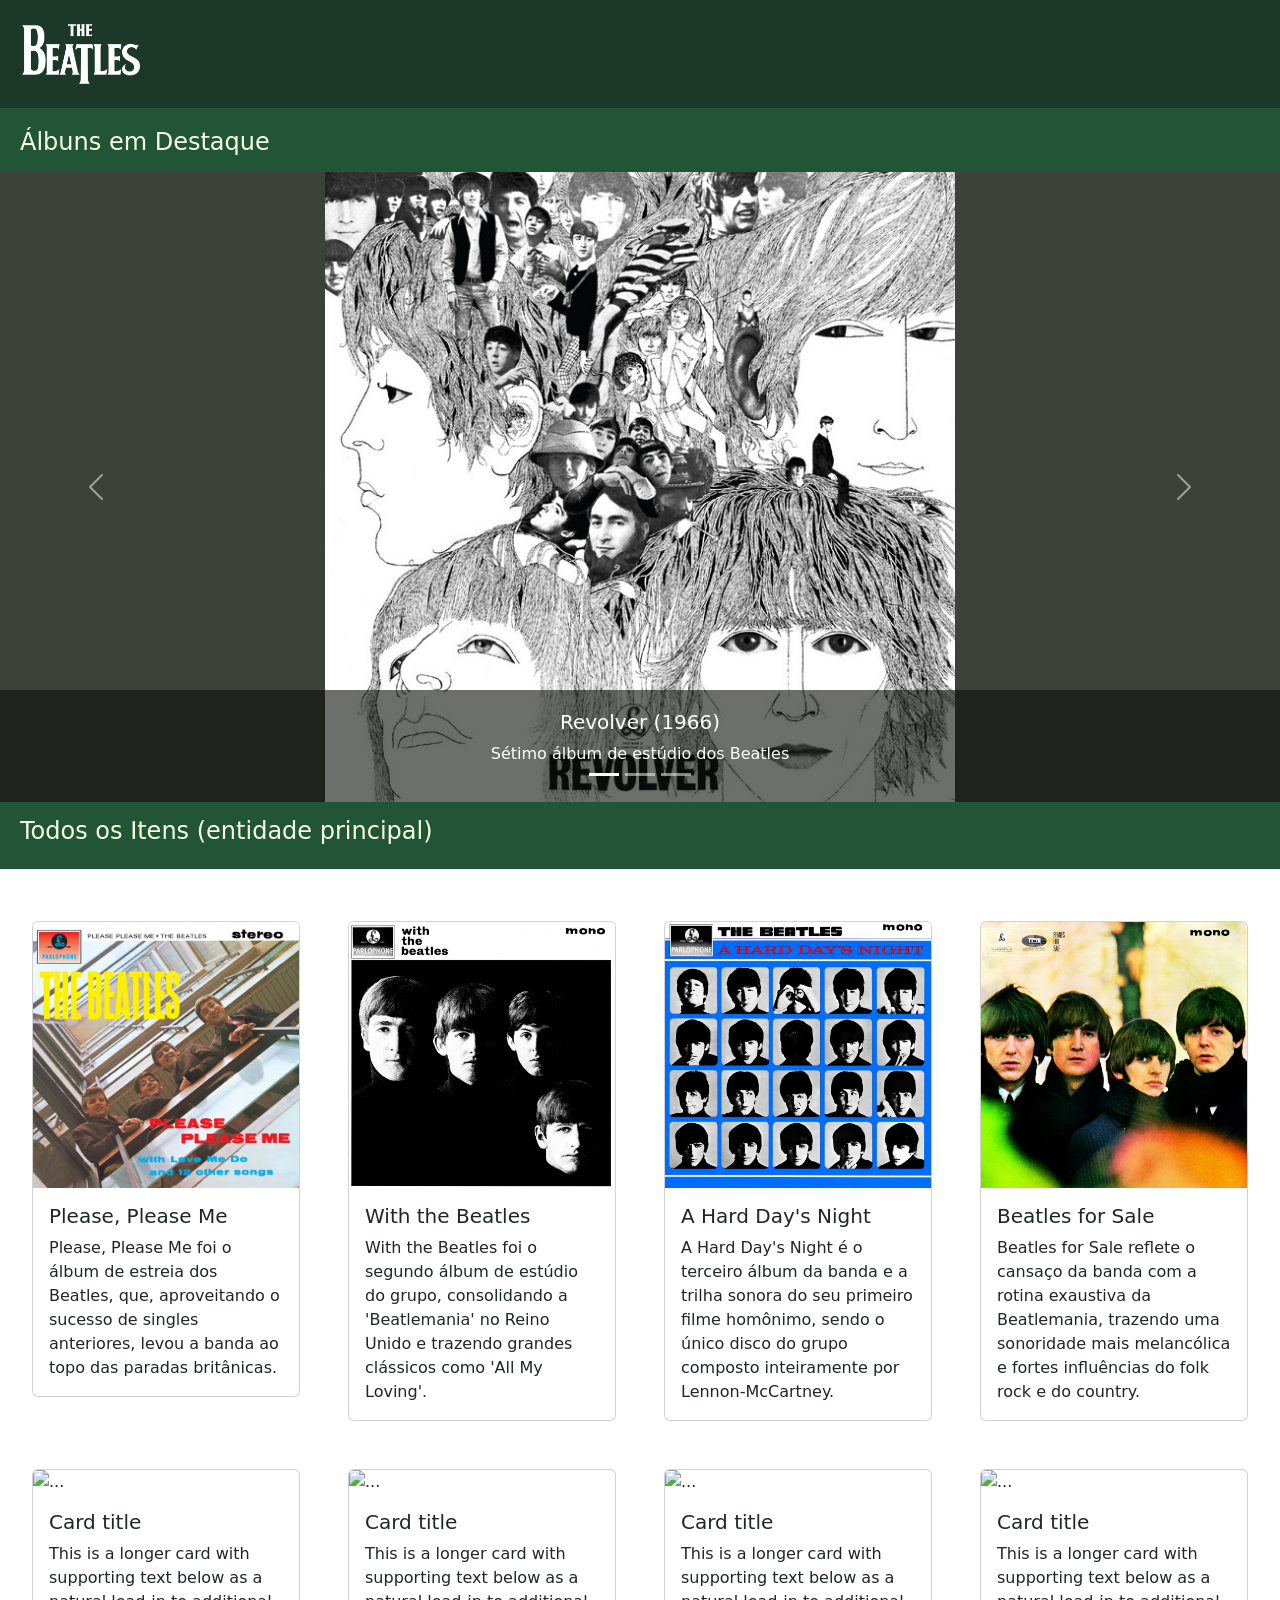
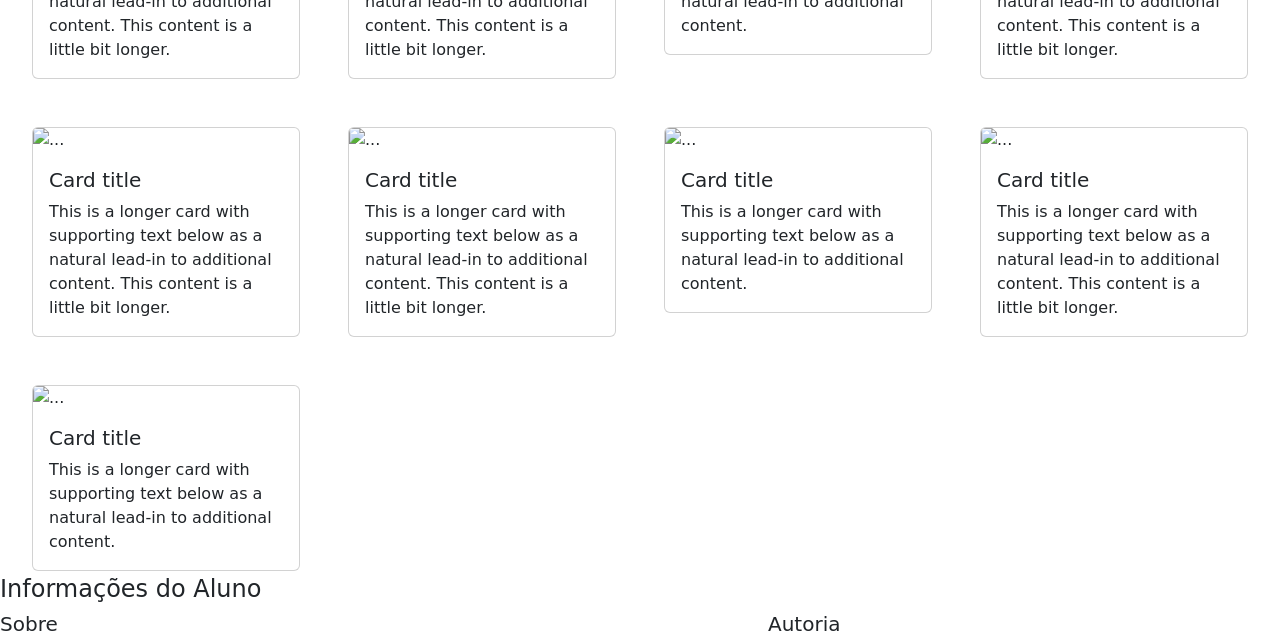
==== index.html @ 7878f372 "Criação da homepage" ====
<!DOCTYPE html>
<html lang="en">
<head>
    <meta charset="UTF-8">
    <meta name="viewport" content="width=device-width, initial-scale=1.0">
    <title>Beatles Albums</title>
    <link rel="stylesheet" href="assets/css/style.css">
    <link href="https://cdn.jsdelivr.net/npm/bootstrap@5.3.8/dist/css/bootstrap.min.css" rel="stylesheet" integrity="sha384-sRIl4kxILFvY47J16cr9ZwB07vP4J8+LH7qKQnuqkuIAvNWLzeN8tE5YBujZqJLB" crossorigin="anonymous">

</head>
<body class="w-100" onload="preencheCards()">
    <header class="w-100">
        <div id="logo">
            <img src="assets/img/Beatles logo.png" alt="">
        </div>
    </header>
    <main class="w-100">
        <div id="topo">
            <h4 class="m-0">Álbuns em Destaque</h4>
        </div>
        <div id="carrosselAlbuns" class="carousel slide" data-bs-ride="carousel">
            <div class="carousel-indicators">
                <button type="button" data-bs-target="#carrosselAlbuns" data-bs-slide-to="0" class="active" aria-current="true" aria-label="Slide 1"></button>
                <button type="button" data-bs-target="#carrosselAlbuns" data-bs-slide-to="1" aria-label="Slide 2"></button>
                <button type="button" data-bs-target="#carrosselAlbuns" data-bs-slide-to="2" aria-label="Slide 3"></button>
            </div>
            <div class="carousel-inner">
                <div class="carousel-item active">
                    <div class="d-flex justify-content-center" style="background-color: rgb(61, 65, 55); height: 70vh;">
                        <img src="assets/img/revolver cover.jpg" class="d-block w-auto" alt="capa_revolver">
                    </div>
                    <div class="carousel-caption d-none d-md-block start-0 bottom-0 w-100" style="background-color: rgba(10, 18, 12, 0.6);">
                        <h5>Revolver (1966)</h5>
                        <p>Sétimo álbum de estúdio dos Beatles</p>
                    </div>
                </div>
                <div class="carousel-item">
                    <div class="d-flex justify-content-center" style="background-color: rgb(61, 65, 55); height: 70vh;">
                        <img src="assets/img/abbey road cover.jpg" class="d-block w-auto" alt="capa_revolver">
                    </div>
                    <div class="carousel-caption d-none d-md-block start-0 bottom-0 w-100" style="background-color: rgba(10, 18, 12, 0.6);">
                        <h5>Abbey Road (1969)</h5>
                        <p>Penúltimo álbum de estúdio dos Beatles</p>
                    </div>
                </div>
                <div class="carousel-item">
                    <div class="d-flex justify-content-center" style="background-color: rgb(61, 65, 55); height: 70vh;">
                        <img src="assets/img/help cover.jpg" class="d-block w-auto" alt="capa_revolver">
                    </div>
                    <div class="carousel-caption d-none d-md-block start-0 bottom-0 w-100" style="background-color: rgba(10, 18, 12, 0.6);">
                        <h5>Help (1965)</h5>
                        <p>Quinto álbum de estúdio dos Beatles</p>
                    </div>
                </div>
            </div>
            <button class="carousel-control-prev" type="button" data-bs-target="#carrosselAlbuns" data-bs-slide="prev">
                <span class="carousel-control-prev-icon" aria-hidden="true"></span>
                <span class="visually-hidden">Previous</span>
            </button>
            <button class="carousel-control-next" type="button" data-bs-target="#carrosselAlbuns" data-bs-slide="next">
                <span class="carousel-control-next-icon" aria-hidden="true"></span>
                <span class="visually-hidden">Next</span>
            </button>
        </div>
        <div id="tituloMeio">
            <h4>Todos os Itens (entidade principal)</h4>
        </div>
        <div class="row row-cols-1 row-cols-md-4 g-5 mx-2 my-1">
            <div class="col">
                <div class="card">
                    <img src="" class="card-img-top" id="card-capa1" alt="...">
                    <div class="card-body">
                        <h5 class="card-title" id="card-titulo1">Card title</h5>
                        <p class="card-text" id="card-descricao1">This is a longer card with supporting text below as a natural lead-in to additional content. This content is a little bit longer.</p>
                    </div>
                </div>
            </div>
            <div class="col">
                <div class="card">
                    <img src="..." class="card-img-top" id="card-capa2" alt="...">
                    <div class="card-body">
                        <h5 class="card-title" id="card-titulo2">Card title</h5>
                        <p class="card-text" id="card-descricao2">This is a longer card with supporting text below as a natural lead-in to additional content. This content is a little bit longer.</p>
                    </div>
                </div>
            </div>
            <div class="col">
                <div class="card">
                    <img src="..." class="card-img-top" id="card-capa3" alt="...">
                    <div class="card-body">
                        <h5 class="card-title" id="card-titulo3">Card title</h5>
                        <p class="card-text" id="card-descricao3">This is a longer card with supporting text below as a natural lead-in to additional content.</p>
                    </div>
                </div>
            </div>
            <div class="col">
                <div class="card">
                    <img src="..." class="card-img-top" id="card-capa4" alt="...">
                    <div class="card-body">
                        <h5 class="card-title" id="card-titulo4">Card title</h5>
                        <p class="card-text" id="card-descricao4">This is a longer card with supporting text below as a natural lead-in to additional content. This content is a little bit longer.</p>
                    </div>
                </div>
            </div>
            <div class="col">
                <div class="card">
                    <img src="" class="card-img-top" id="card-capa5" alt="...">
                    <div class="card-body">
                        <h5 class="card-title" id="card-titulo5">Card title</h5>
                        <p class="card-text" id="card-descricao5">This is a longer card with supporting text below as a natural lead-in to additional content. This content is a little bit longer.</p>
                    </div>
                </div>
            </div>
            <div class="col">
                <div class="card">
                    <img src="..." class="card-img-top" id="card-capa6" alt="...">
                    <div class="card-body">
                        <h5 class="card-title" id="card-titulo6">Card title</h5>
                        <p class="card-text" id="card-descricao6">This is a longer card with supporting text below as a natural lead-in to additional content. This content is a little bit longer.</p>
                    </div>
                </div>
            </div>
            <div class="col">
                <div class="card">
                    <img src="..." class="card-img-top" id="card-capa7" alt="...">
                    <div class="card-body">
                        <h5 class="card-title" id="card-titulo7">Card title</h5>
                        <p class="card-text" id="card-descricao7">This is a longer card with supporting text below as a natural lead-in to additional content.</p>
                    </div>
                </div>
            </div>
            <div class="col">
                <div class="card">
                    <img src="..." class="card-img-top" id="card-capa8" alt="...">
                    <div class="card-body">
                        <h5 class="card-title" id="card-titulo8">Card title</h5>
                        <p class="card-text" id="card-descricao8">This is a longer card with supporting text below as a natural lead-in to additional content. This content is a little bit longer.</p>
                    </div>
                </div>
            </div>
            <div class="col">
                <div class="card">
                    <img src="" class="card-img-top" id="card-capa9" alt="...">
                    <div class="card-body">
                        <h5 class="card-title" id="card-titulo9">Card title</h5>
                        <p class="card-text" id="card-descricao9">This is a longer card with supporting text below as a natural lead-in to additional content. This content is a little bit longer.</p>
                    </div>
                </div>
            </div>
            <div class="col">
                <div class="card">
                    <img src="..." class="card-img-top" id="card-capa10" alt="...">
                    <div class="card-body">
                        <h5 class="card-title" id="card-titulo10">Card title</h5>
                        <p class="card-text" id="card-descricao10">This is a longer card with supporting text below as a natural lead-in to additional content. This content is a little bit longer.</p>
                    </div>
                </div>
            </div>
            <div class="col">
                <div class="card">
                    <img src="..." class="card-img-top" id="card-capa11" alt="...">
                    <div class="card-body">
                        <h5 class="card-title" id="card-titulo11">Card title</h5>
                        <p class="card-text" id="card-descricao11">This is a longer card with supporting text below as a natural lead-in to additional content.</p>
                    </div>
                </div>
            </div>
            <div class="col">
                <div class="card">
                    <img src="..." class="card-img-top" id="card-capa12" alt="...">
                    <div class="card-body">
                        <h5 class="card-title" id="card-titulo12">Card title</h5>
                        <p class="card-text" id="card-descricao12">This is a longer card with supporting text below as a natural lead-in to additional content. This content is a little bit longer.</p>
                    </div>
                </div>
            </div>
            <div class="col">
                <div class="card">
                    <img src="..." class="card-img-top" id="card-capa13" alt="...">
                    <div class="card-body">
                        <h5 class="card-title" id="card-titulo13">Card title</h5>
                        <p class="card-text" id="card-descricao13">This is a longer card with supporting text below as a natural lead-in to additional content.</p>
                    </div>
                </div>
            </div>
        </div>
    </main>
    <footer>
        <h4>Informações do Aluno</h4>
        <div id="infoAluno">
            <div id="sobre">
                <h5>Sobre</h5>
            </div>
            <div id="autoria">
                <h5>Autoria</h5>
            </div>
        </div>
    </footer>

    <script src="https://cdn.jsdelivr.net/npm/bootstrap@5.3.8/dist/js/bootstrap.bundle.min.js" integrity="sha384-FKyoEForCGlyvwx9Hj09JcYn3nv7wiPVlz7YYwJrWVcXK/BmnVDxM+D2scQbITxI" crossorigin="anonymous"></script>
    <script src="assets/js/app.js"></script>
</body>
</html>
---- assets/css/style.css ----
*{
    max-width: 100%;
}

body{
    margin: 0;
    max-width: 100%;
}

header {
    background-color: #1c3829;
    color: white;
}

#logo {
    width: 15%;
    padding: 20px;
}

#logo img {
    width: 80%;
}

#topo{
    background-color: #215535;
    color: #f6ffe1;
    padding: 20px;
    padding-bottom: 15px;
}

#tituloMeio{
    background-color: #215535;
    color: #f6ffe1;
    padding: 20px;
    padding-top: 15px;
    padding-bottom: 15px;
}

#infoAluno{
    display: grid;
    grid-template-columns: 6fr 4fr;
}
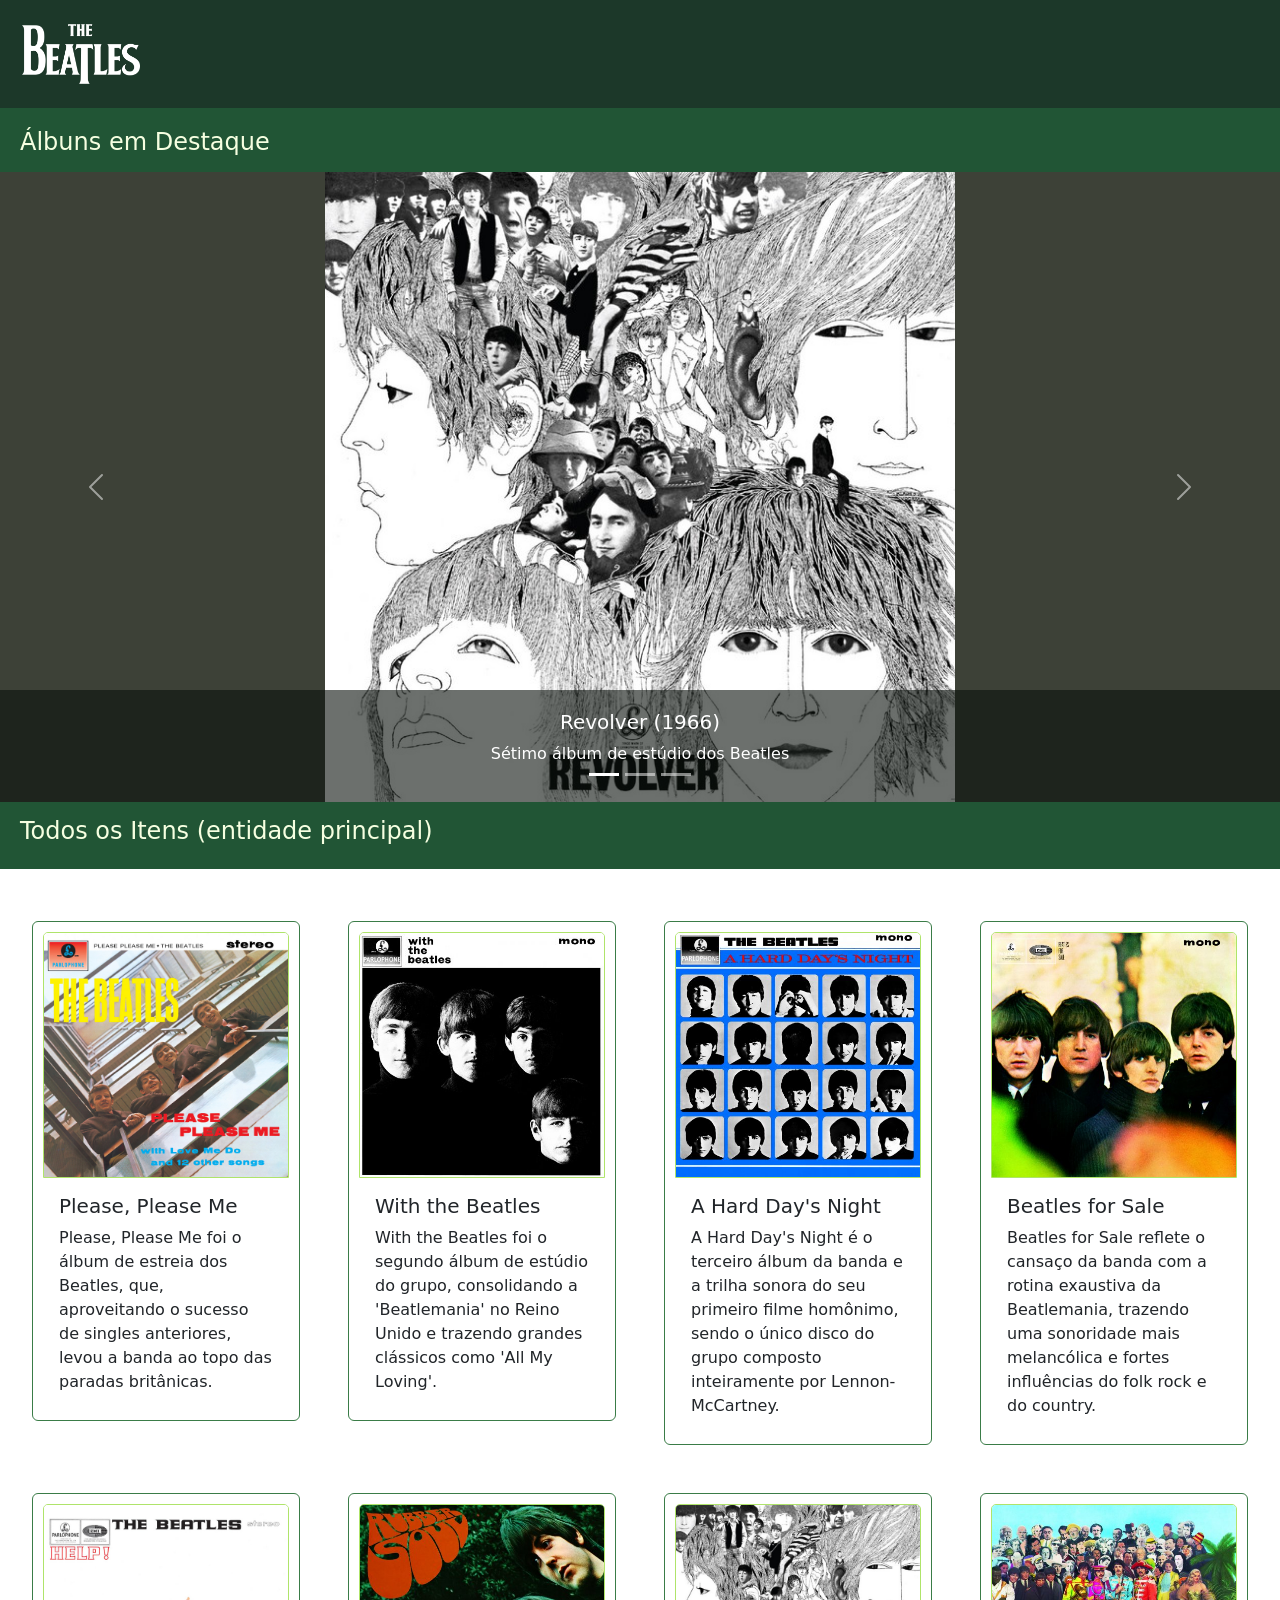
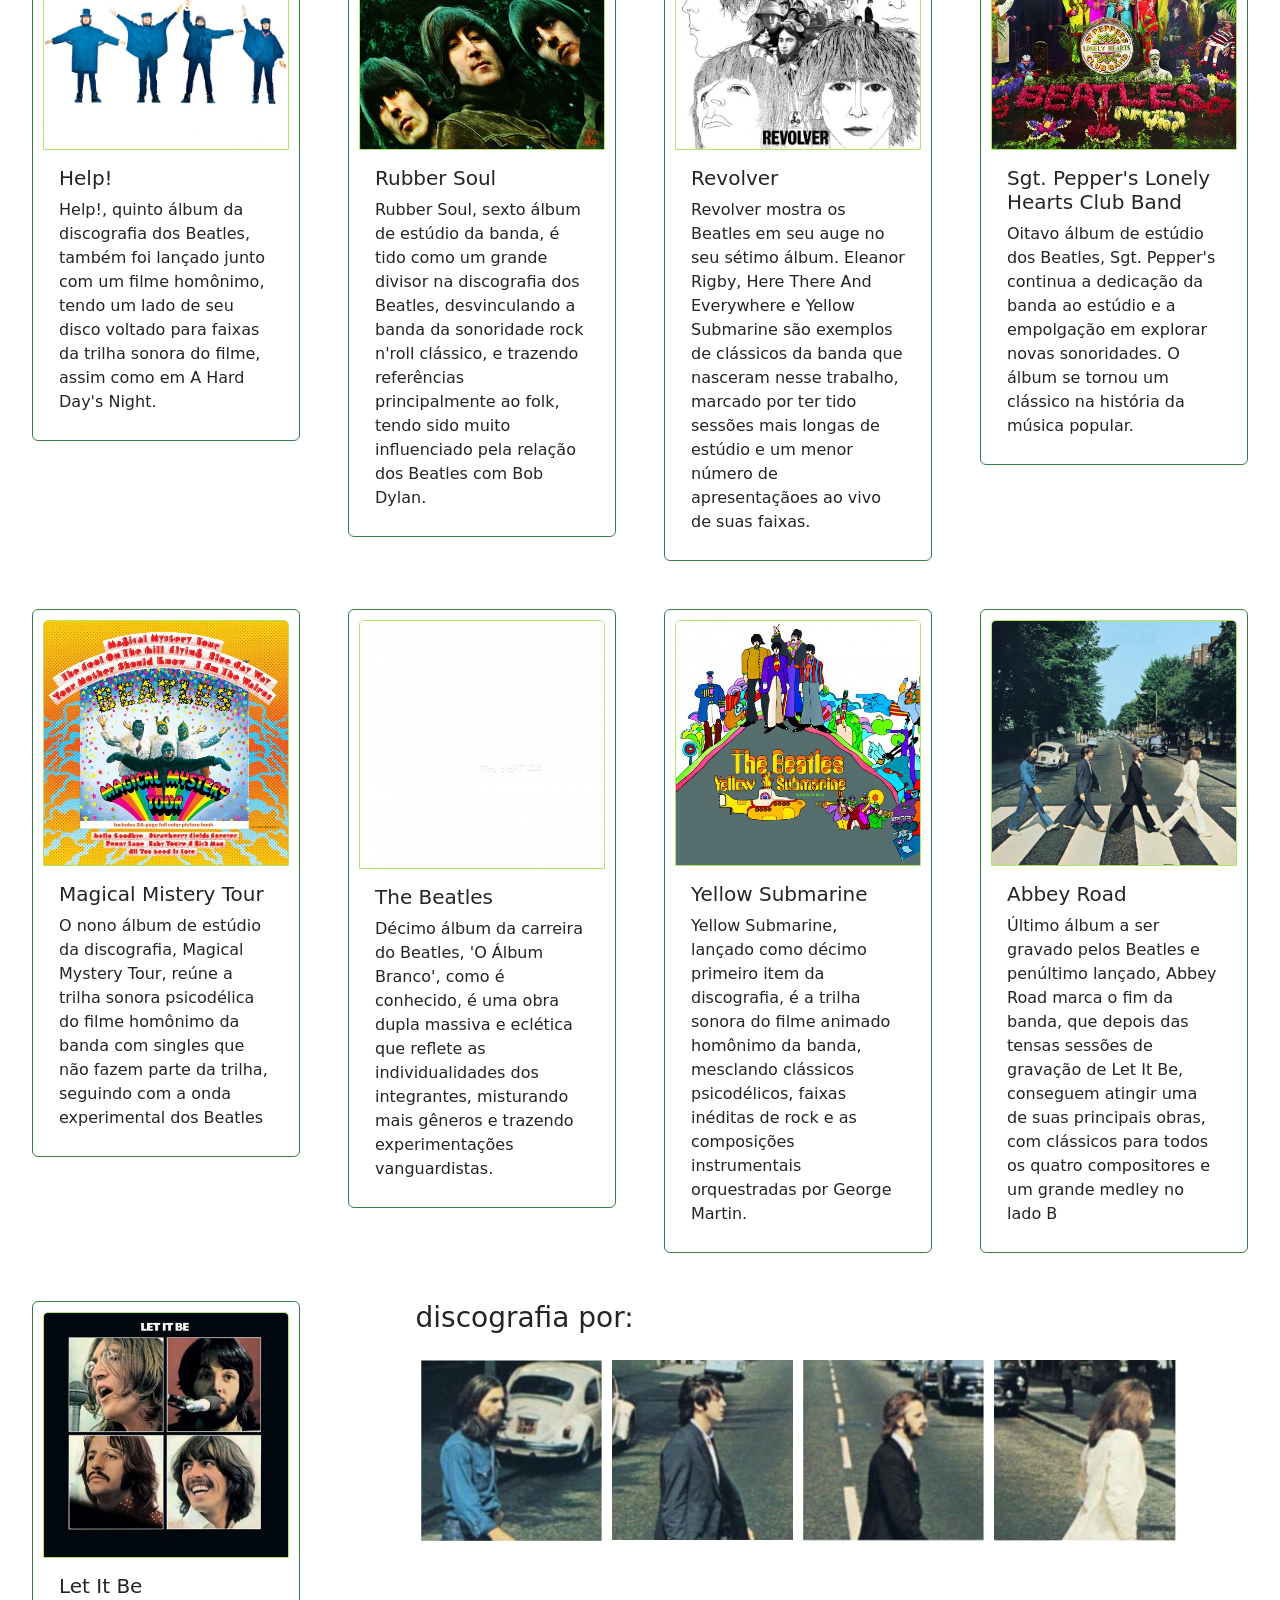
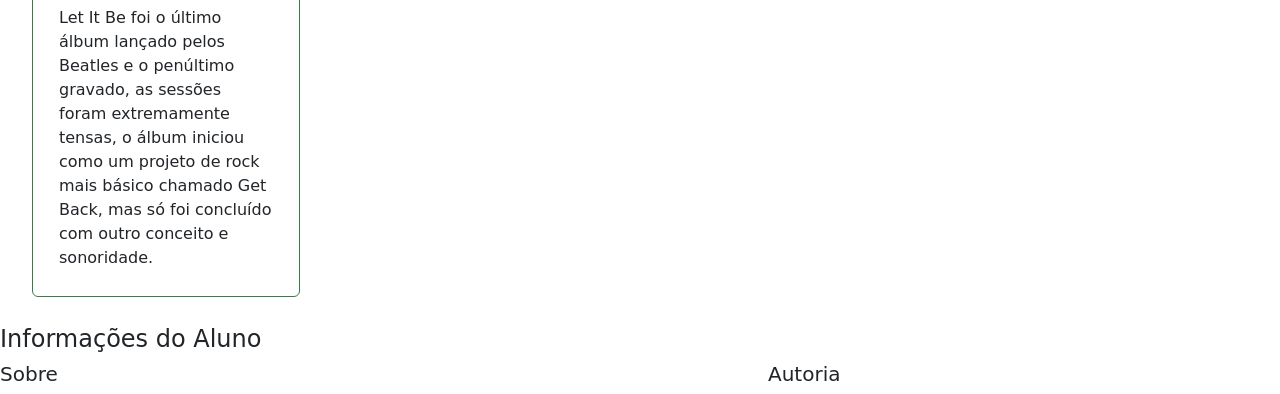
==== commit 87f206f2: "correções homepage" ====
--- a/index.html
+++ b/index.html
@@ -70,8 +70,8 @@
                 <div class="card">
                     <img src="" class="card-img-top" id="card-capa1" alt="...">
                     <div class="card-body">
-                        <h5 class="card-title" id="card-titulo1">Card title</h5>
-                        <p class="card-text" id="card-descricao1">This is a longer card with supporting text below as a natural lead-in to additional content. This content is a little bit longer.</p>
+                        <h5 class="card-title" id="card-titulo1"></h5>
+                        <p class="card-text" id="card-descricao1"></p>
                     </div>
                 </div>
             </div>
@@ -79,8 +79,8 @@
                 <div class="card">
                     <img src="..." class="card-img-top" id="card-capa2" alt="...">
                     <div class="card-body">
-                        <h5 class="card-title" id="card-titulo2">Card title</h5>
-                        <p class="card-text" id="card-descricao2">This is a longer card with supporting text below as a natural lead-in to additional content. This content is a little bit longer.</p>
+                        <h5 class="card-title" id="card-titulo2"></h5>
+                        <p class="card-text" id="card-descricao2"></p>
                     </div>
                 </div>
             </div>
@@ -88,8 +88,8 @@
                 <div class="card">
                     <img src="..." class="card-img-top" id="card-capa3" alt="...">
                     <div class="card-body">
-                        <h5 class="card-title" id="card-titulo3">Card title</h5>
-                        <p class="card-text" id="card-descricao3">This is a longer card with supporting text below as a natural lead-in to additional content.</p>
+                        <h5 class="card-title" id="card-titulo3"></h5>
+                        <p class="card-text" id="card-descricao3"></p>
                     </div>
                 </div>
             </div>
@@ -97,8 +97,8 @@
                 <div class="card">
                     <img src="..." class="card-img-top" id="card-capa4" alt="...">
                     <div class="card-body">
-                        <h5 class="card-title" id="card-titulo4">Card title</h5>
-                        <p class="card-text" id="card-descricao4">This is a longer card with supporting text below as a natural lead-in to additional content. This content is a little bit longer.</p>
+                        <h5 class="card-title" id="card-titulo4"></h5>
+                        <p class="card-text" id="card-descricao4"></p>
                     </div>
                 </div>
             </div>
@@ -106,8 +106,8 @@
                 <div class="card">
                     <img src="" class="card-img-top" id="card-capa5" alt="...">
                     <div class="card-body">
-                        <h5 class="card-title" id="card-titulo5">Card title</h5>
-                        <p class="card-text" id="card-descricao5">This is a longer card with supporting text below as a natural lead-in to additional content. This content is a little bit longer.</p>
+                        <h5 class="card-title" id="card-titulo5"></h5>
+                        <p class="card-text" id="card-descricao5"></p>
                     </div>
                 </div>
             </div>
@@ -115,8 +115,8 @@
                 <div class="card">
                     <img src="..." class="card-img-top" id="card-capa6" alt="...">
                     <div class="card-body">
-                        <h5 class="card-title" id="card-titulo6">Card title</h5>
-                        <p class="card-text" id="card-descricao6">This is a longer card with supporting text below as a natural lead-in to additional content. This content is a little bit longer.</p>
+                        <h5 class="card-title" id="card-titulo6"></h5>
+                        <p class="card-text" id="card-descricao6"></p>
                     </div>
                 </div>
             </div>
@@ -124,8 +124,8 @@
                 <div class="card">
                     <img src="..." class="card-img-top" id="card-capa7" alt="...">
                     <div class="card-body">
-                        <h5 class="card-title" id="card-titulo7">Card title</h5>
-                        <p class="card-text" id="card-descricao7">This is a longer card with supporting text below as a natural lead-in to additional content.</p>
+                        <h5 class="card-title" id="card-titulo7"></h5>
+                        <p class="card-text" id="card-descricao7"></p>
                     </div>
                 </div>
             </div>
@@ -133,8 +133,8 @@
                 <div class="card">
                     <img src="..." class="card-img-top" id="card-capa8" alt="...">
                     <div class="card-body">
-                        <h5 class="card-title" id="card-titulo8">Card title</h5>
-                        <p class="card-text" id="card-descricao8">This is a longer card with supporting text below as a natural lead-in to additional content. This content is a little bit longer.</p>
+                        <h5 class="card-title" id="card-titulo8"></h5>
+                        <p class="card-text" id="card-descricao8"></p>
                     </div>
                 </div>
             </div>
@@ -142,8 +142,8 @@
                 <div class="card">
                     <img src="" class="card-img-top" id="card-capa9" alt="...">
                     <div class="card-body">
-                        <h5 class="card-title" id="card-titulo9">Card title</h5>
-                        <p class="card-text" id="card-descricao9">This is a longer card with supporting text below as a natural lead-in to additional content. This content is a little bit longer.</p>
+                        <h5 class="card-title" id="card-titulo9"></h5>
+                        <p class="card-text" id="card-descricao9"></p>
                     </div>
                 </div>
             </div>
@@ -151,8 +151,8 @@
                 <div class="card">
                     <img src="..." class="card-img-top" id="card-capa10" alt="...">
                     <div class="card-body">
-                        <h5 class="card-title" id="card-titulo10">Card title</h5>
-                        <p class="card-text" id="card-descricao10">This is a longer card with supporting text below as a natural lead-in to additional content. This content is a little bit longer.</p>
+                        <h5 class="card-title" id="card-titulo10"></h5>
+                        <p class="card-text" id="card-descricao10"></p>
                     </div>
                 </div>
             </div>
@@ -160,8 +160,8 @@
                 <div class="card">
                     <img src="..." class="card-img-top" id="card-capa11" alt="...">
                     <div class="card-body">
-                        <h5 class="card-title" id="card-titulo11">Card title</h5>
-                        <p class="card-text" id="card-descricao11">This is a longer card with supporting text below as a natural lead-in to additional content.</p>
+                        <h5 class="card-title" id="card-titulo11"></h5>
+                        <p class="card-text" id="card-descricao11"></p>
                     </div>
                 </div>
             </div>
@@ -169,8 +169,8 @@
                 <div class="card">
                     <img src="..." class="card-img-top" id="card-capa12" alt="...">
                     <div class="card-body">
-                        <h5 class="card-title" id="card-titulo12">Card title</h5>
-                        <p class="card-text" id="card-descricao12">This is a longer card with supporting text below as a natural lead-in to additional content. This content is a little bit longer.</p>
+                        <h5 class="card-title" id="card-titulo12"></h5>
+                        <p class="card-text" id="card-descricao12"></p>
                     </div>
                 </div>
             </div>
@@ -178,13 +178,33 @@
                 <div class="card">
                     <img src="..." class="card-img-top" id="card-capa13" alt="...">
                     <div class="card-body">
-                        <h5 class="card-title" id="card-titulo13">Card title</h5>
-                        <p class="card-text" id="card-descricao13">This is a longer card with supporting text below as a natural lead-in to additional content.</p>
+                        <h5 class="card-title" id="card-titulo13"></h5>
+                        <p class="card-text" id="card-descricao13"></p>
+                    </div>
+                </div>
+            </div>
+            <div class="col-1 col-md-9 areaBanda">
+                <h3>discografia por:</h3>
+                <div id="banda">
+                    <div class="beatle">
+                        <img src="assets/img/george.jpg" alt="">
+                    </div>
+                    <div class="beatle">
+                        <img src="assets/img/paul.jpg" alt="">
+                    </div>
+                    <div class="beatle">
+                        <img src="assets/img/ringo.jpg" alt="">
+                    </div>
+                    <div class="beatle">
+                        <img src="assets/img/john.jpg" alt="">
                     </div>
                 </div>
             </div>
         </div>
     </main>
+
+    <br>
+
     <footer>
         <h4>Informações do Aluno</h4>
         <div id="infoAluno">
--- a/assets/css/style.css
+++ b/assets/css/style.css
@@ -41,4 +41,48 @@
     grid-template-columns: 6fr 4fr;
 }
 
+#banda {
+    display: flex;
+    flex-direction: row;
+    justify-content: space-between;
+    width: 85%;
+    margin: 0 auto;
+}
 
+.areaBanda h3 {
+    width: 85%;
+    margin: 0 auto;
+    margin-bottom: 20px;
+}
+
+.card {
+    width: 100%;
+    height: 100%;
+    padding: 10px;
+}
+
+.card:hover {
+    background-color: #d2ff98;
+}
+
+.col .card {
+    border: solid #3a7c47 1px;
+} 
+
+.card img {
+    border: solid #afe46a 1px;
+}
+
+.beatle {
+    margin: 5px;
+    transition: 0.1s;
+}
+
+.beatle:hover {
+    transform: scale(1.1);
+    margin: 0;
+    padding: 10px;
+    background-color: #b9da92;
+}
+
+
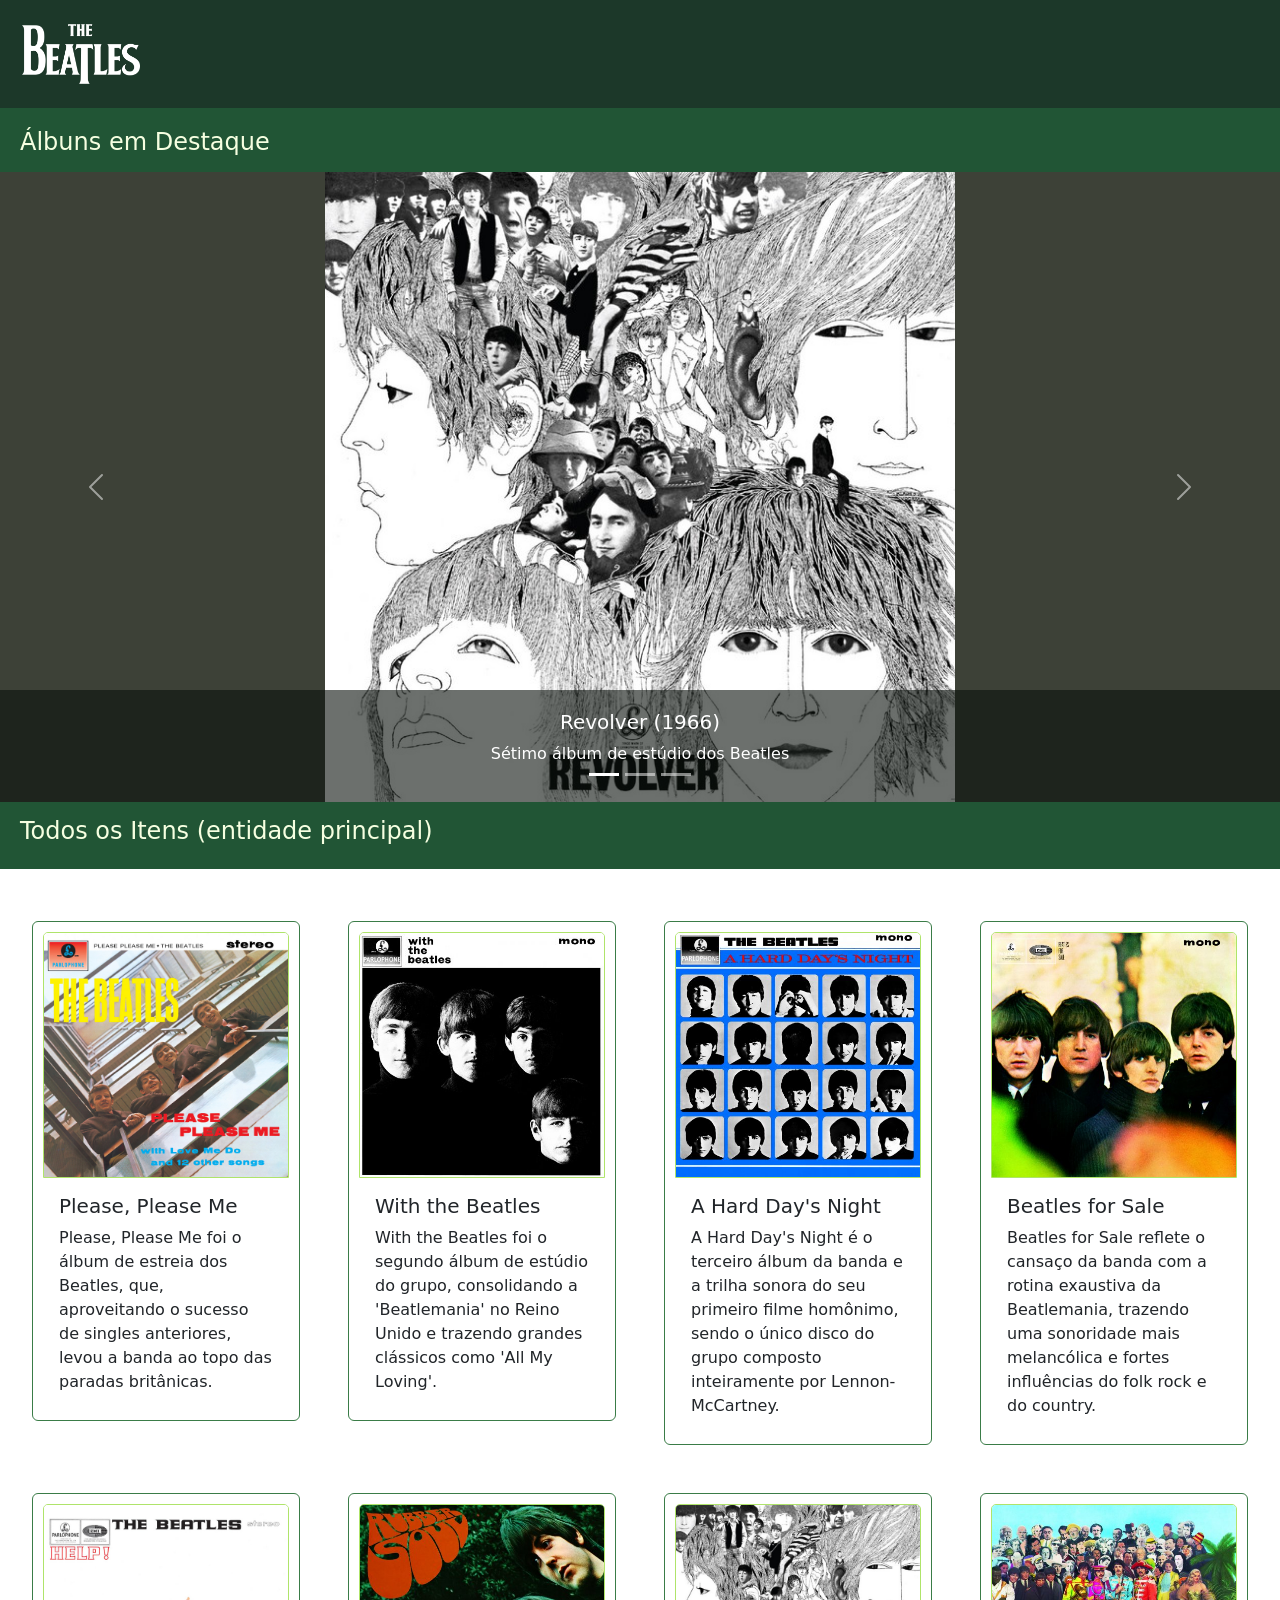
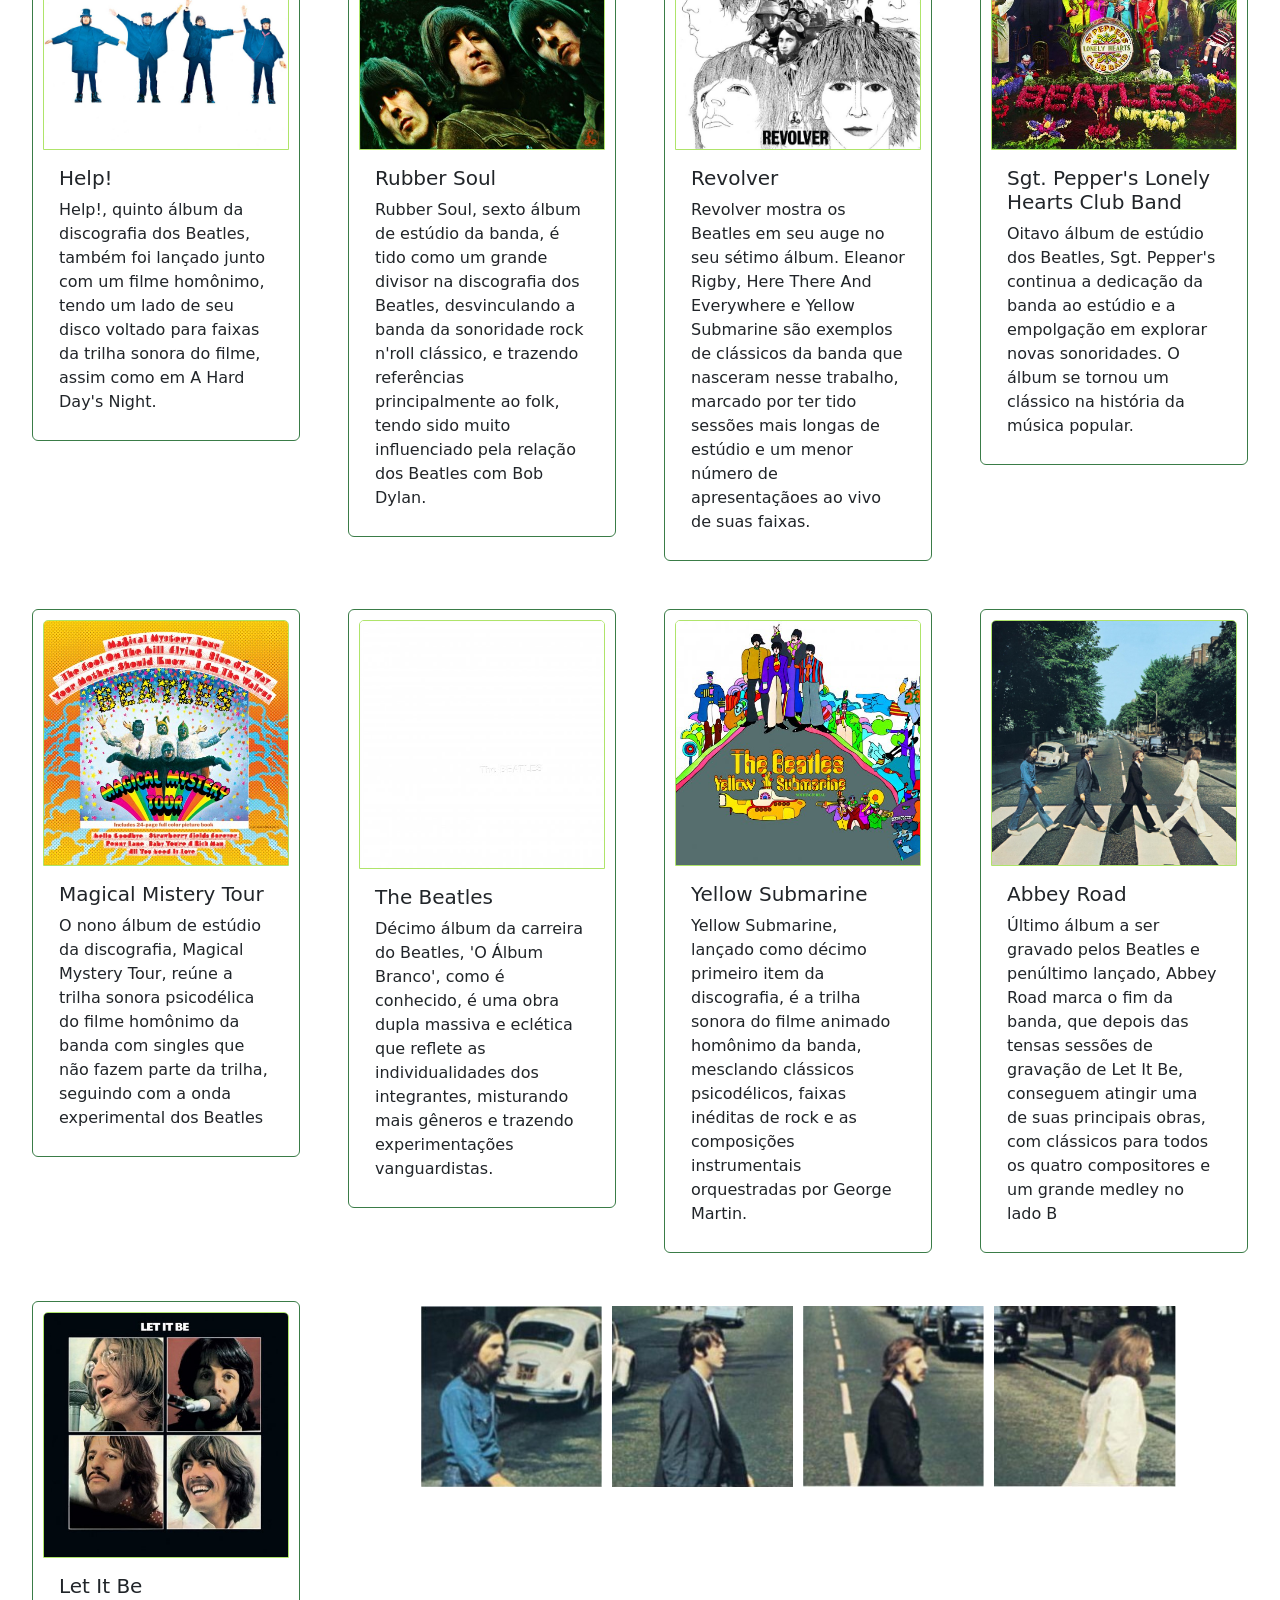
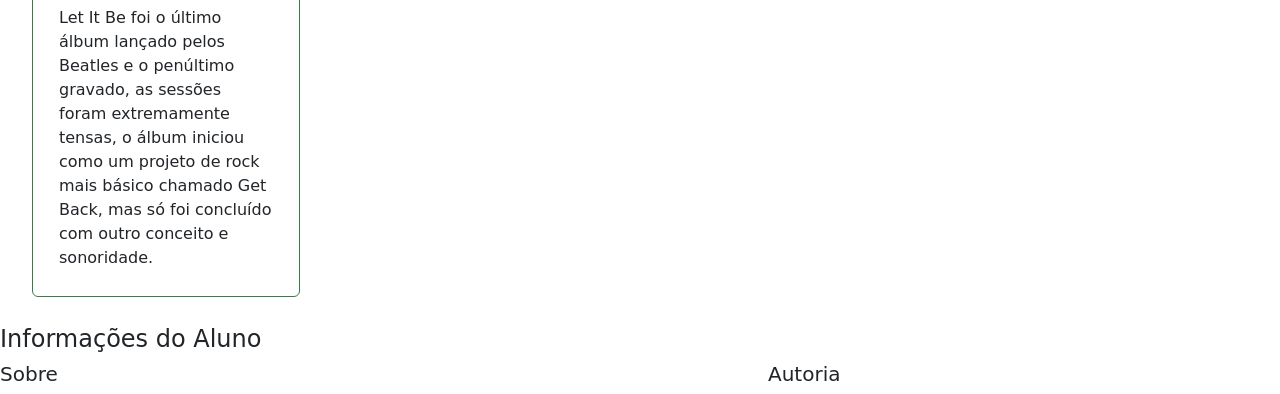
==== commit ae632313: "ajuste links cards" ====
--- a/index.html
+++ b/index.html
@@ -66,125 +66,61 @@
             <h4>Todos os Itens (entidade principal)</h4>
         </div>
         <div class="row row-cols-1 row-cols-md-4 g-5 mx-2 my-1">
+            <a href="detalhes.html?id=1">
+                <div class="col">
+                    <div class="card" id="card1">
+                    </div>
+                </div>
+            </a>
             <div class="col">
-                <div class="card">
-                    <img src="" class="card-img-top" id="card-capa1" alt="...">
-                    <div class="card-body">
-                        <h5 class="card-title" id="card-titulo1"></h5>
-                        <p class="card-text" id="card-descricao1"></p>
-                    </div>
+                <div class="card" id="card2">
                 </div>
             </div>
             <div class="col">
-                <div class="card">
-                    <img src="..." class="card-img-top" id="card-capa2" alt="...">
-                    <div class="card-body">
-                        <h5 class="card-title" id="card-titulo2"></h5>
-                        <p class="card-text" id="card-descricao2"></p>
-                    </div>
+                <div class="card" id="card3">
                 </div>
             </div>
             <div class="col">
-                <div class="card">
-                    <img src="..." class="card-img-top" id="card-capa3" alt="...">
-                    <div class="card-body">
-                        <h5 class="card-title" id="card-titulo3"></h5>
-                        <p class="card-text" id="card-descricao3"></p>
-                    </div>
+                <div class="card" id="card4">
                 </div>
             </div>
             <div class="col">
-                <div class="card">
-                    <img src="..." class="card-img-top" id="card-capa4" alt="...">
-                    <div class="card-body">
-                        <h5 class="card-title" id="card-titulo4"></h5>
-                        <p class="card-text" id="card-descricao4"></p>
-                    </div>
+                <div class="card" id="card5">
                 </div>
             </div>
             <div class="col">
-                <div class="card">
-                    <img src="" class="card-img-top" id="card-capa5" alt="...">
-                    <div class="card-body">
-                        <h5 class="card-title" id="card-titulo5"></h5>
-                        <p class="card-text" id="card-descricao5"></p>
-                    </div>
+                <div class="card" id="card6">
                 </div>
             </div>
             <div class="col">
-                <div class="card">
-                    <img src="..." class="card-img-top" id="card-capa6" alt="...">
-                    <div class="card-body">
-                        <h5 class="card-title" id="card-titulo6"></h5>
-                        <p class="card-text" id="card-descricao6"></p>
-                    </div>
+                <div class="card" id="card7">
                 </div>
             </div>
             <div class="col">
-                <div class="card">
-                    <img src="..." class="card-img-top" id="card-capa7" alt="...">
-                    <div class="card-body">
-                        <h5 class="card-title" id="card-titulo7"></h5>
-                        <p class="card-text" id="card-descricao7"></p>
-                    </div>
+                <div class="card" id="card8">
                 </div>
             </div>
             <div class="col">
-                <div class="card">
-                    <img src="..." class="card-img-top" id="card-capa8" alt="...">
-                    <div class="card-body">
-                        <h5 class="card-title" id="card-titulo8"></h5>
-                        <p class="card-text" id="card-descricao8"></p>
-                    </div>
+                <div class="card" id="card9">
                 </div>
             </div>
             <div class="col">
-                <div class="card">
-                    <img src="" class="card-img-top" id="card-capa9" alt="...">
-                    <div class="card-body">
-                        <h5 class="card-title" id="card-titulo9"></h5>
-                        <p class="card-text" id="card-descricao9"></p>
-                    </div>
+                <div class="card" id="card10">
                 </div>
             </div>
             <div class="col">
-                <div class="card">
-                    <img src="..." class="card-img-top" id="card-capa10" alt="...">
-                    <div class="card-body">
-                        <h5 class="card-title" id="card-titulo10"></h5>
-                        <p class="card-text" id="card-descricao10"></p>
-                    </div>
+                <div class="card" id="card11">
                 </div>
             </div>
             <div class="col">
-                <div class="card">
-                    <img src="..." class="card-img-top" id="card-capa11" alt="...">
-                    <div class="card-body">
-                        <h5 class="card-title" id="card-titulo11"></h5>
-                        <p class="card-text" id="card-descricao11"></p>
-                    </div>
+                <div class="card" id="card12">
                 </div>
             </div>
             <div class="col">
-                <div class="card">
-                    <img src="..." class="card-img-top" id="card-capa12" alt="...">
-                    <div class="card-body">
-                        <h5 class="card-title" id="card-titulo12"></h5>
-                        <p class="card-text" id="card-descricao12"></p>
-                    </div>
-                </div>
-            </div>
-            <div class="col">
-                <div class="card">
-                    <img src="..." class="card-img-top" id="card-capa13" alt="...">
-                    <div class="card-body">
-                        <h5 class="card-title" id="card-titulo13"></h5>
-                        <p class="card-text" id="card-descricao13"></p>
-                    </div>
+                <div class="card" id="card13">
                 </div>
             </div>
             <div class="col-1 col-md-9 areaBanda">
-                <h3>discografia por:</h3>
                 <div id="banda">
                     <div class="beatle">
                         <img src="assets/img/george.jpg" alt="">
@@ -219,5 +155,21 @@
 
     <script src="https://cdn.jsdelivr.net/npm/bootstrap@5.3.8/dist/js/bootstrap.bundle.min.js" integrity="sha384-FKyoEForCGlyvwx9Hj09JcYn3nv7wiPVlz7YYwJrWVcXK/BmnVDxM+D2scQbITxI" crossorigin="anonymous"></script>
     <script src="assets/js/app.js"></script>
+    <script>
+        preencheCards = () => {
+            for(let i = 0; i < dados.albuns.length; i++)
+            {
+                document.getElementById(`card${i+1}`). innerHTML = `
+                    <a href="detalhes.html?id=${i+1}">
+                        <img src="${dados.albuns[i].capa}" class="card-img-top" id="card-capa${i+1}" alt="...">
+                        <div class="card-body">
+                            <h5 class="card-title" id="card-titulo${i+1}">${dados.albuns[i].nome}</h5>
+                            <p class="card-text" id="card-descricao${i+1}">${dados.albuns[i].descricao}</p>
+                        </div>
+                    </a>
+                `
+            }
+        }
+    </script>
 </body>
 </html>
--- a/assets/css/style.css
+++ b/assets/css/style.css
@@ -10,6 +10,11 @@
 header {
     background-color: #1c3829;
     color: white;
+}
+
+a {
+    text-decoration: none !important;
+    color: inherit !important;
 }
 
 #logo {
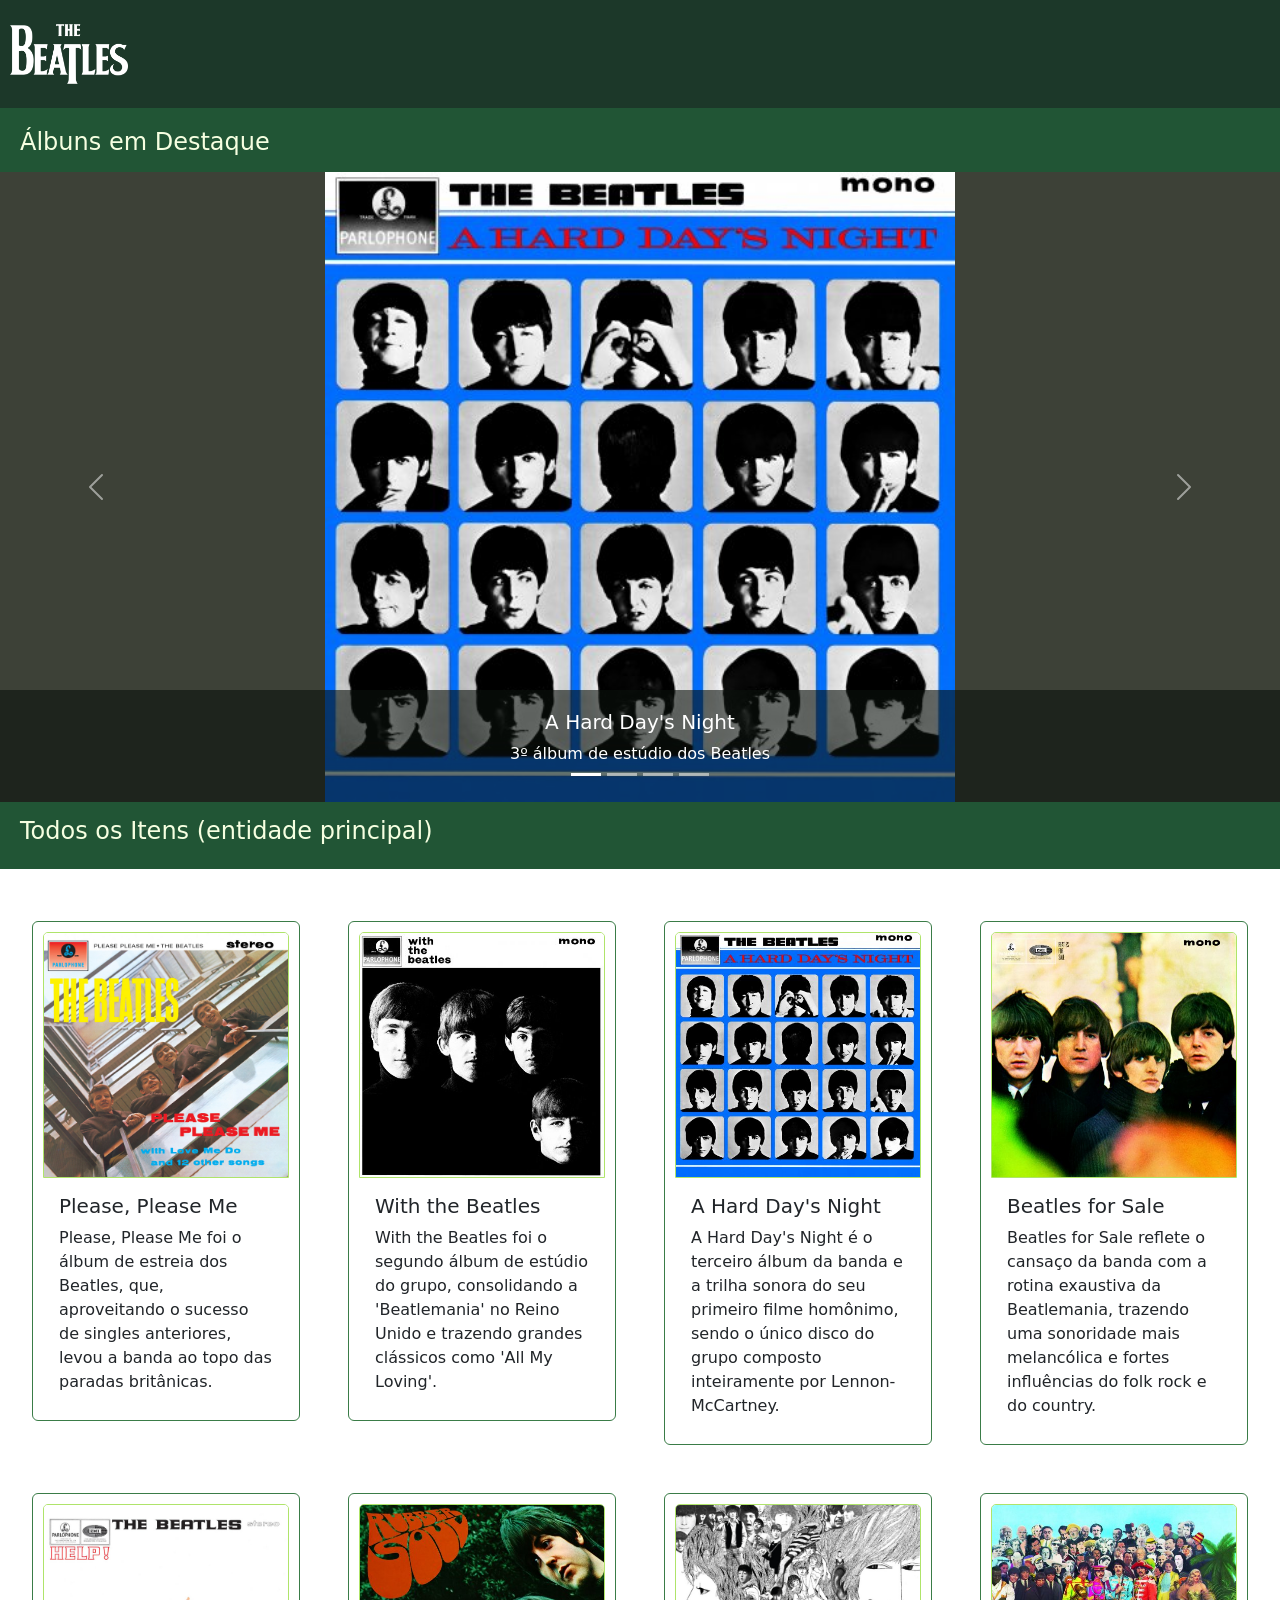
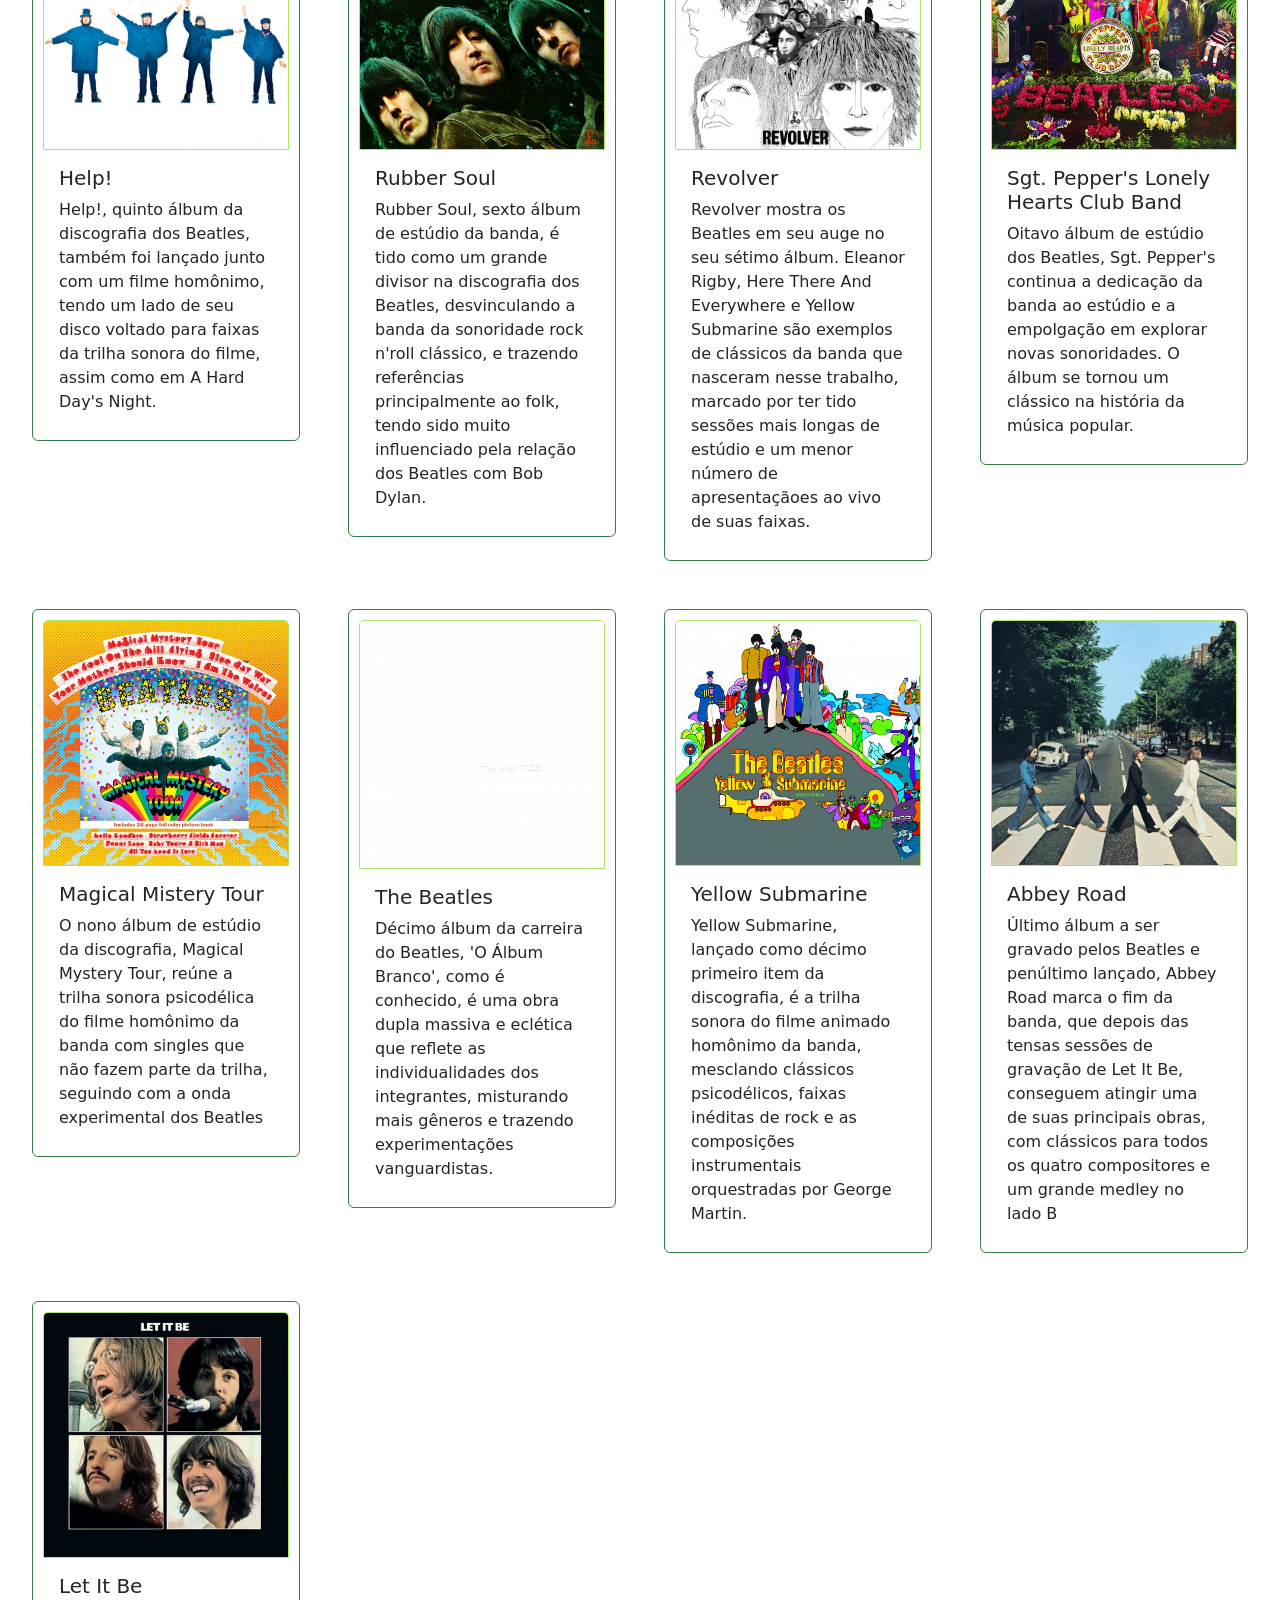
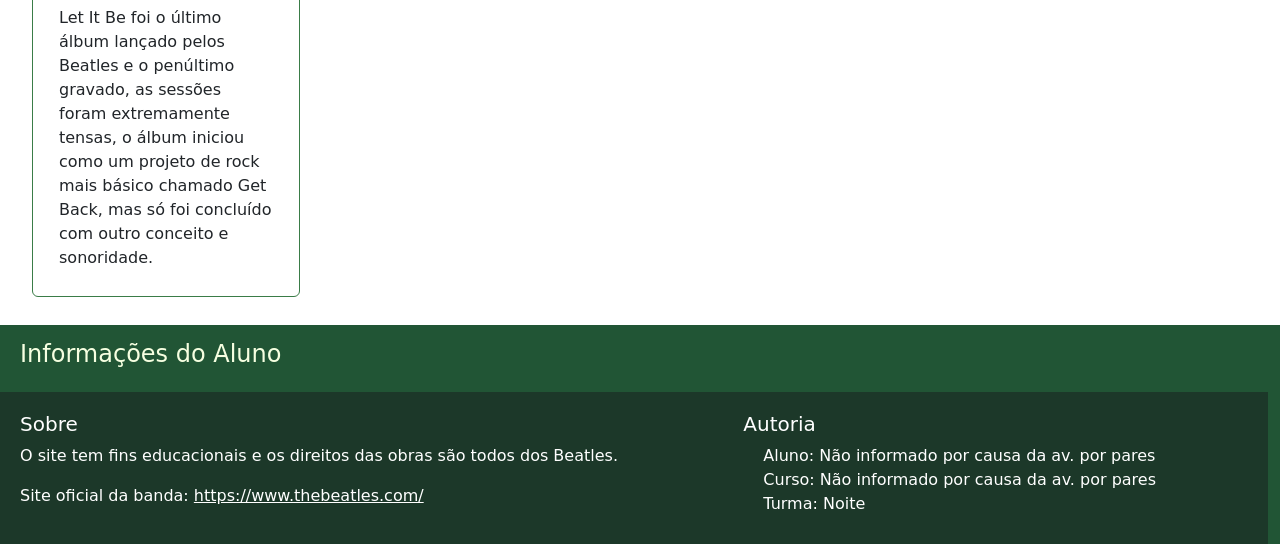
==== commit 94e3d93c: "Trabalho a muito tempo acabado. Entrega final" ====
--- a/index.html
+++ b/index.html
@@ -10,8 +10,10 @@
 </head>
 <body class="w-100" onload="preencheCards()">
     <header class="w-100">
-        <div id="logo">
-            <img src="assets/img/Beatles logo.png" alt="">
+        <div id="containerHeader" class="row">
+            <div id="logo">
+                <img src="assets/img/Beatles logo.png" alt="">
+            </div>
         </div>
     </header>
     <main class="w-100">
@@ -23,35 +25,9 @@
                 <button type="button" data-bs-target="#carrosselAlbuns" data-bs-slide-to="0" class="active" aria-current="true" aria-label="Slide 1"></button>
                 <button type="button" data-bs-target="#carrosselAlbuns" data-bs-slide-to="1" aria-label="Slide 2"></button>
                 <button type="button" data-bs-target="#carrosselAlbuns" data-bs-slide-to="2" aria-label="Slide 3"></button>
+                <button type="button" data-bs-target="#carrosselAlbuns" data-bs-slide-to="3" aria-label="Slide 4"></button>
             </div>
             <div class="carousel-inner">
-                <div class="carousel-item active">
-                    <div class="d-flex justify-content-center" style="background-color: rgb(61, 65, 55); height: 70vh;">
-                        <img src="assets/img/revolver cover.jpg" class="d-block w-auto" alt="capa_revolver">
-                    </div>
-                    <div class="carousel-caption d-none d-md-block start-0 bottom-0 w-100" style="background-color: rgba(10, 18, 12, 0.6);">
-                        <h5>Revolver (1966)</h5>
-                        <p>Sétimo álbum de estúdio dos Beatles</p>
-                    </div>
-                </div>
-                <div class="carousel-item">
-                    <div class="d-flex justify-content-center" style="background-color: rgb(61, 65, 55); height: 70vh;">
-                        <img src="assets/img/abbey road cover.jpg" class="d-block w-auto" alt="capa_revolver">
-                    </div>
-                    <div class="carousel-caption d-none d-md-block start-0 bottom-0 w-100" style="background-color: rgba(10, 18, 12, 0.6);">
-                        <h5>Abbey Road (1969)</h5>
-                        <p>Penúltimo álbum de estúdio dos Beatles</p>
-                    </div>
-                </div>
-                <div class="carousel-item">
-                    <div class="d-flex justify-content-center" style="background-color: rgb(61, 65, 55); height: 70vh;">
-                        <img src="assets/img/help cover.jpg" class="d-block w-auto" alt="capa_revolver">
-                    </div>
-                    <div class="carousel-caption d-none d-md-block start-0 bottom-0 w-100" style="background-color: rgba(10, 18, 12, 0.6);">
-                        <h5>Help (1965)</h5>
-                        <p>Quinto álbum de estúdio dos Beatles</p>
-                    </div>
-                </div>
             </div>
             <button class="carousel-control-prev" type="button" data-bs-target="#carrosselAlbuns" data-bs-slide="prev">
                 <span class="carousel-control-prev-icon" aria-hidden="true"></span>
@@ -65,77 +41,7 @@
         <div id="tituloMeio">
             <h4>Todos os Itens (entidade principal)</h4>
         </div>
-        <div class="row row-cols-1 row-cols-md-4 g-5 mx-2 my-1">
-            <a href="detalhes.html?id=1">
-                <div class="col">
-                    <div class="card" id="card1">
-                    </div>
-                </div>
-            </a>
-            <div class="col">
-                <div class="card" id="card2">
-                </div>
-            </div>
-            <div class="col">
-                <div class="card" id="card3">
-                </div>
-            </div>
-            <div class="col">
-                <div class="card" id="card4">
-                </div>
-            </div>
-            <div class="col">
-                <div class="card" id="card5">
-                </div>
-            </div>
-            <div class="col">
-                <div class="card" id="card6">
-                </div>
-            </div>
-            <div class="col">
-                <div class="card" id="card7">
-                </div>
-            </div>
-            <div class="col">
-                <div class="card" id="card8">
-                </div>
-            </div>
-            <div class="col">
-                <div class="card" id="card9">
-                </div>
-            </div>
-            <div class="col">
-                <div class="card" id="card10">
-                </div>
-            </div>
-            <div class="col">
-                <div class="card" id="card11">
-                </div>
-            </div>
-            <div class="col">
-                <div class="card" id="card12">
-                </div>
-            </div>
-            <div class="col">
-                <div class="card" id="card13">
-                </div>
-            </div>
-            <div class="col-1 col-md-9 areaBanda">
-                <div id="banda">
-                    <div class="beatle">
-                        <img src="assets/img/george.jpg" alt="">
-                    </div>
-                    <div class="beatle">
-                        <img src="assets/img/paul.jpg" alt="">
-                    </div>
-                    <div class="beatle">
-                        <img src="assets/img/ringo.jpg" alt="">
-                    </div>
-                    <div class="beatle">
-                        <img src="assets/img/john.jpg" alt="">
-                    </div>
-                </div>
-            </div>
+        <div class="row row-cols-1 row-cols-md-3 row-cols-lg-4 g-5 mx-2 my-1" id="cardSpace">
         </div>
     </main>
 
@@ -143,12 +49,22 @@
 
     <footer>
         <h4>Informações do Aluno</h4>
-        <div id="infoAluno">
-            <div id="sobre">
+        <div id="infoAluno" class="row">
+            <div id="sobre" class="col-12 col-md-7">
                 <h5>Sobre</h5>
+                <p>O site tem fins educacionais e os direitos das obras são todos dos Beatles.</p>
+                <p>Site oficial da banda: <a href="https://www.thebeatles.com/" target="_blank">https://www.thebeatles.com/</a></p>
             </div>
-            <div id="autoria">
+            <div id="autoria" class="col-12 col-md-5">
                 <h5>Autoria</h5>
+                <div id="conteudoAutoria">
+                    <img src="https://picsum.photos/100/100" alt="" class="d-none d-md-block">
+                    <div class="container2">
+                        <h6>Aluno: </h6>Não informado por causa da av. por pares<br>
+                        <h6>Curso: </h6>Não informado por causa da av. por pares<br>
+                        <h6>Turma: </h6>Noite
+                    </div>
+                </div>
             </div>
         </div>
     </footer>
@@ -156,18 +72,72 @@
     <script src="https://cdn.jsdelivr.net/npm/bootstrap@5.3.8/dist/js/bootstrap.bundle.min.js" integrity="sha384-FKyoEForCGlyvwx9Hj09JcYn3nv7wiPVlz7YYwJrWVcXK/BmnVDxM+D2scQbITxI" crossorigin="anonymous"></script>
     <script src="assets/js/app.js"></script>
     <script>
+        let grupoSorteio = []
+        let indicesSorteio = []
         preencheCards = () => {
             for(let i = 0; i < dados.albuns.length; i++)
             {
-                document.getElementById(`card${i+1}`). innerHTML = `
-                    <a href="detalhes.html?id=${i+1}">
-                        <img src="${dados.albuns[i].capa}" class="card-img-top" id="card-capa${i+1}" alt="...">
-                        <div class="card-body">
-                            <h5 class="card-title" id="card-titulo${i+1}">${dados.albuns[i].nome}</h5>
-                            <p class="card-text" id="card-descricao${i+1}">${dados.albuns[i].descricao}</p>
-                        </div>
-                    </a>
+                document.getElementById("cardSpace").innerHTML += `
+                    <div class="col">
+                        <a href="detalhes.html?id=${dados.albuns[i].id}">
+                            <div class="card">
+                                <img src="${dados.albuns[i].capa}" class="card-img-top" id="card-capa${i+1}" alt="...">
+                                <div class="card-body">
+                                    <h5 class="card-title" id="card-titulo${i+1}">${dados.albuns[i].nome}</h5>
+                                    <p class="card-text" id="card-descricao${i+1}">${dados.albuns[i].descricao}</p>
+                                </div>
+                            </div>
+                        </a>
+                    </div>
                 `
+            }
+
+            let i = 0
+            while(i < 4)
+            {
+                numAleatorio = Math.floor(Math.random() * dados.albuns.length);
+                if(!indicesSorteio.includes(numAleatorio))
+                {
+                    indicesSorteio.push(numAleatorio);
+                    grupoSorteio.push(dados.albuns[numAleatorio])
+                    i++
+                }
+            }
+
+            for(let i = 0; i < 4; i++)
+            {
+                if(i == 0)
+                {
+                    document.querySelector('.carousel-inner').innerHTML += `
+                        <a href="detalhes.html?id=${grupoSorteio[i].id}">
+                            <div class="carousel-item active">
+                                <div class="d-flex justify-content-center" style="background-color: rgb(61, 65, 55); height: 70vh;">
+                                    <img src="${grupoSorteio[i].capa}" class="d-block w-auto" alt="">
+                                </div>
+                                <div class="carousel-caption d-none d-md-block start-0 bottom-0 w-100" style="background-color: rgba(10, 18, 12, 0.6);">
+                                    <h5>${grupoSorteio[i].nome}</h5>
+                                    <p>${grupoSorteio[i].id}º álbum de estúdio dos Beatles</p>
+                                </div>
+                            </div>
+                        </a>
+                    `
+                }
+                else
+                {
+                    document.querySelector('.carousel-inner').innerHTML += `
+                        <a href="detalhes.html?id=${grupoSorteio[i].id}">
+                            <div class="carousel-item">
+                                <div class="d-flex justify-content-center" style="background-color: rgb(61, 65, 55); height: 70vh;">
+                                    <img src="${grupoSorteio[i].capa}" class="d-block w-auto" alt="">
+                                </div>
+                                <div class="carousel-caption d-none d-md-block start-0 bottom-0 w-100" style="background-color: rgba(10, 18, 12, 0.6);">
+                                    <h5>${grupoSorteio[i].nome}</h5>
+                                    <p>${grupoSorteio[i].id}º álbum de estúdio dos Beatles</p>
+                                </div>
+                            </div>
+                        </a>
+                    `                    
+                }
             }
         }
     </script>
--- a/assets/css/style.css
+++ b/assets/css/style.css
@@ -26,38 +26,45 @@
     width: 80%;
 }
 
-#topo{
+/*Partes do CSS referentes à página principal*/
+
+footer {
     background-color: #215535;
     color: #f6ffe1;
-    padding: 20px;
+}
+
+footer a {
+    text-decoration: underline !important;
+}
+
+footer h4 {
+    padding: 20px;
+    padding-top: 15px;
     padding-bottom: 15px;
 }
 
-#tituloMeio{
+footer h6 {
+    display: inline;
+}
+
+#conteudoAutoria {
+    display: flex;
+    gap: 20px;
+}
+
+#topo {
     background-color: #215535;
     color: #f6ffe1;
     padding: 20px;
+    padding-bottom: 15px;
+}
+
+#tituloMeio {
+    background-color: #215535;
+    color: #f6ffe1;
+    padding: 20px;
     padding-top: 15px;
     padding-bottom: 15px;
-}
-
-#infoAluno{
-    display: grid;
-    grid-template-columns: 6fr 4fr;
-}
-
-#banda {
-    display: flex;
-    flex-direction: row;
-    justify-content: space-between;
-    width: 85%;
-    margin: 0 auto;
-}
-
-.areaBanda h3 {
-    width: 85%;
-    margin: 0 auto;
-    margin-bottom: 20px;
 }
 
 .card {
@@ -78,16 +85,133 @@
     border: solid #afe46a 1px;
 }
 
-.beatle {
-    margin: 5px;
-    transition: 0.1s;
-}
-
-.beatle:hover {
-    transform: scale(1.1);
-    margin: 0;
-    padding: 10px;
-    background-color: #b9da92;
-}
-
-
+#infoAluno {
+    padding: 20px;
+    padding-bottom: 20px;
+    background-color: #1c3829;
+    color: white;
+}
+
+/*Partes do CSS referentes à página de detalhes*/
+
+#sessaoFotos {
+    padding: 20px 25px;
+    margin-top: 0;
+    background-color: #1c3829;
+    color: white;
+    text-align: center;
+}
+
+#roloFotos {
+    display: flex;
+    flex-direction: row;
+    justify-content: space-between;
+    background-color: #1c3829;
+    color: white;
+}
+
+#sessaoFotos img {
+    height: 16.9rem;
+    width: auto;
+    border: black solid 1px;
+    margin-top: 10px;
+}
+ 
+#pagAlbum {
+    margin: 20px 0;
+    margin-right: 100px;
+    display: grid;
+    grid-template-columns: 4fr 6fr;
+}
+
+#conteudoAlbum {
+    margin: 20px 0;
+    text-align: center;
+}
+
+#conteudoAlbum img {
+    max-height: 400px;
+    padding: 7px;
+    border: #283e0f solid 1px;
+}
+
+#infoPrincipais {
+    margin-top: 10px;
+}
+
+#infoPrincipais h6 {
+    display: inline;
+}
+
+/*MediaQuerys*/
+
+@media screen and (max-width: 480px) {
+    #logo {
+        width: 100%;
+        display: block     
+    }
+
+    #logo img {
+        width: 60%;
+        display: block;
+        margin: 0 auto;
+    }
+
+    #pagAlbum {
+        display: block;
+        margin: 0 auto;
+        padding: 20px;
+    }
+
+    #roloFotos {
+        display: block;
+        margin: 0 auto;
+    }
+
+    #sessaoFotos img {
+        width: 75%;
+        height: auto;
+    }
+}
+
+@media screen and (min-width: 481px) and (max-width: 992px) {
+    #logo {
+        width: 100%;
+        display: block     
+    }
+
+    #logo img {
+        width: 35%;
+        display: block;
+        margin: 0 auto;
+    }
+
+    #topo {
+        text-align: center;
+    }
+
+    #tituloMeio {
+        text-align: center;
+    }
+
+    #pagAlbum {
+        display: block;
+        margin: 0 auto;
+        padding: 20px;
+    }
+
+    #roloFotos {
+        display: block;
+        margin: 0 auto;
+    }
+
+    #sessaoFotos img {
+        width: 75%;
+        height: auto;
+    }
+}
+
+
+
+
+
